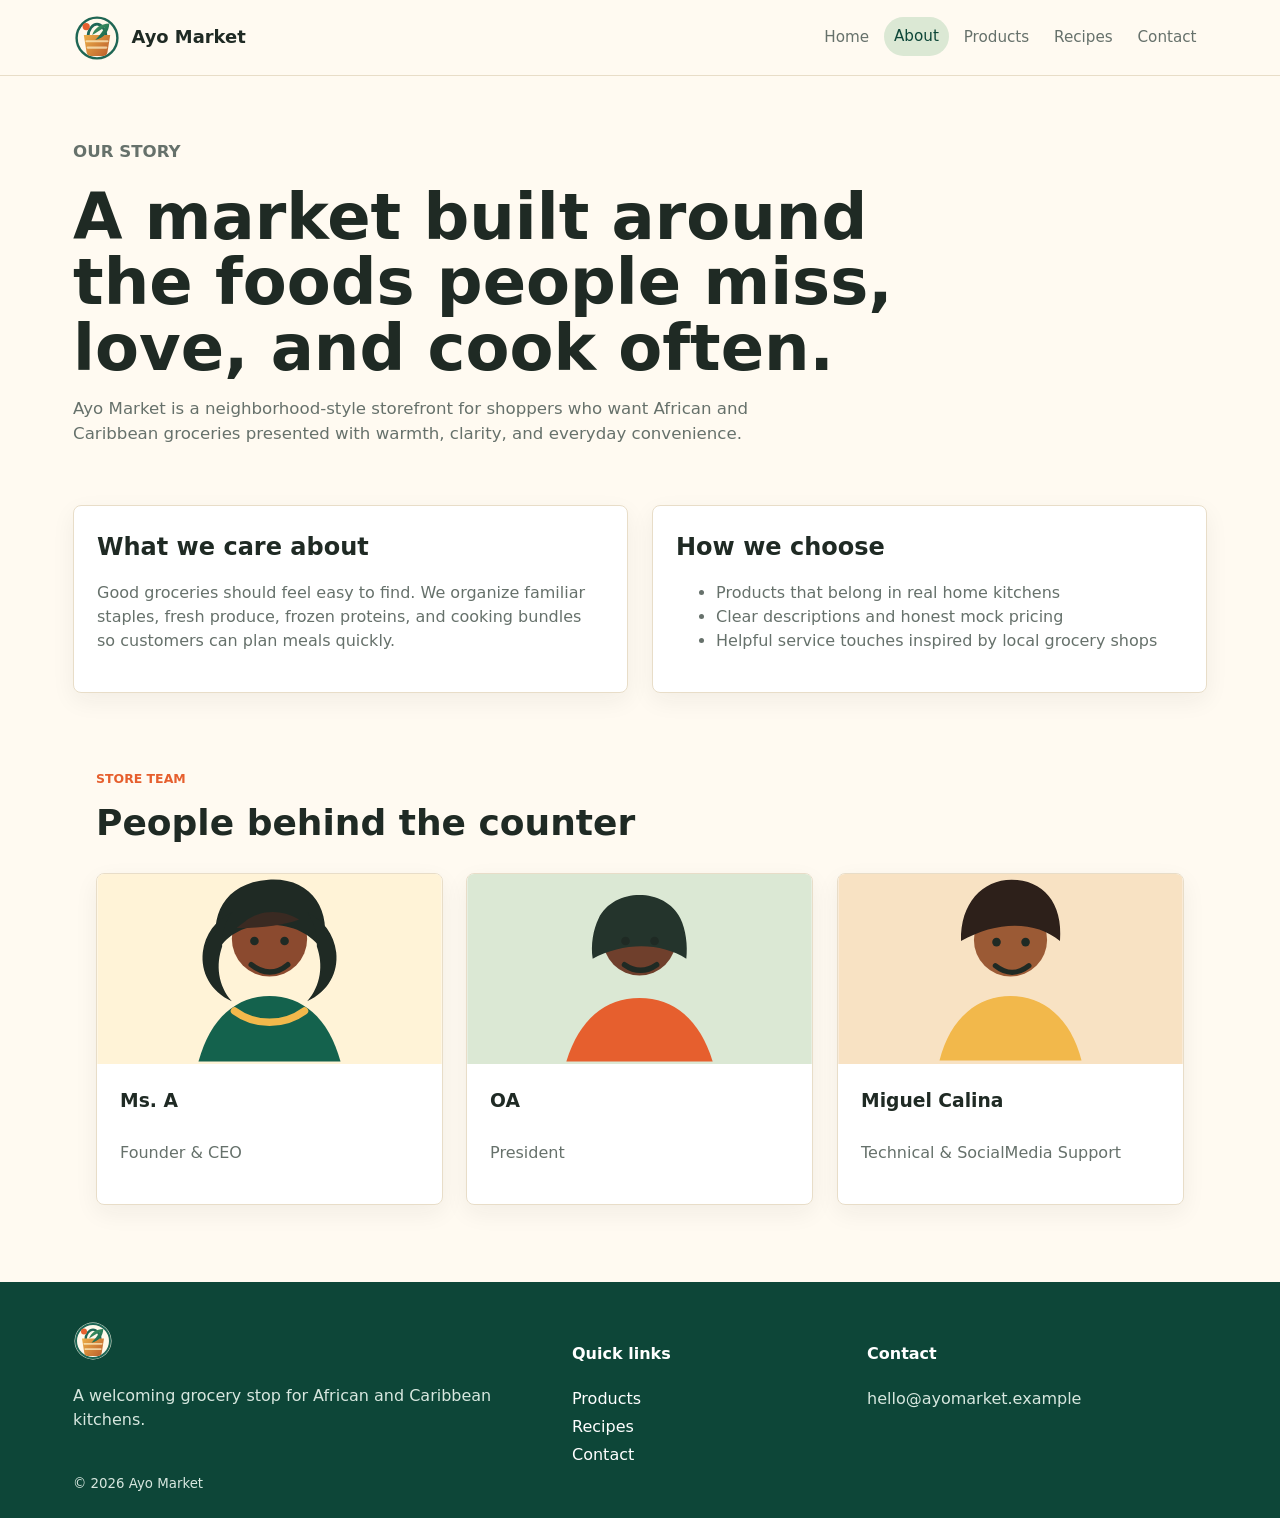
==== about.html @ 0b46ff0b "Normalize card spacing" ====
<!doctype html>
<html lang="en">
<head>
  <meta charset="utf-8" />
  <meta name="viewport" content="width=device-width,initial-scale=1" />
  <title>About — Ayo Market</title>
  <link rel="stylesheet" href="css/styles.css?v=5" />
</head>
<body>
  <header class="site-header">
    <div class="container header-inner">
      <a class="brand" href="index.html">
        <img src="assets/logo.svg" alt="Ayo Market logo" class="logo" />
        <span class="brand-name">Ayo Market</span>
      </a>
      <nav class="main-nav" aria-label="Main navigation">
        <a href="index.html">Home</a>
        <a href="about.html" class="active">About</a>
        <a href="products.html">Products</a>
        <a href="recipes.html">Recipes</a>
        <a href="contact.html">Contact</a>
      </nav>
    </div>
  </header>

  <main class="container">
    <section class="page-hero about-hero">
      <p class="eyebrow">Our story</p>
      <h1>A market built around the foods people miss, love, and cook often.</h1>
      <p>Ayo Market is a neighborhood-style storefront for shoppers who want African and Caribbean groceries presented with warmth, clarity, and everyday convenience.</p>
    </section>

    <section class="mission grid grid-2">
      <div class="feature-block">
        <h2>What we care about</h2>
        <p>Good groceries should feel easy to find. We organize familiar staples, fresh produce, frozen proteins, and cooking bundles so customers can plan meals quickly.</p>
      </div>
      <div class="feature-block">
        <h2>How we choose</h2>
        <ul>
          <li>Products that belong in real home kitchens</li>
          <li>Clear descriptions and honest mock pricing</li>
          <li>Helpful service touches inspired by local grocery shops</li>
        </ul>
      </div>
    </section>

    <section class="team">
      <div class="section-heading">
        <p class="eyebrow">Store team</p>
        <h2>People behind the counter</h2>
      </div>
      <div class="grid grid-3">
        <div class="card">
          <img src="assets/team-1.svg" alt="Ms. A portrait" />
          <div class="card-body">
            <h3>Ms. A</h3>
            <p>Founder & CEO</p>
          </div>
        </div>
        <div class="card">
          <img src="assets/team-2.svg" alt="OA portrait" />
          <div class="card-body">
            <h3>OA</h3>
            <p>President</p>
          </div>
        </div>
        <div class="card">
          <img src="assets/team-3.svg" alt="Miguel Calina portrait" />
          <div class="card-body">
            <h3>Miguel Calina</h3>
            <p>Technical &amp; SocialMedia Support</p>
          </div>
        </div>
      </div>
    </section>
  </main>

  <footer class="site-footer">
    <div class="container footer-inner">
      <div>
        <img src="assets/logo.svg" alt="Ayo Market logo" class="logo small" />
        <p>A welcoming grocery stop for African and Caribbean kitchens.</p>
      </div>
      <div>
        <h4>Quick links</h4>
        <nav class="footer-nav">
          <a href="products.html">Products</a>
          <a href="recipes.html">Recipes</a>
          <a href="contact.html">Contact</a>
        </nav>
      </div>
      <div>
        <h4>Contact</h4>
        <p>hello@ayomarket.example</p>
      </div>
    </div>
    <div class="container copyright">
      <small>&copy; <span id="year2"></span> Ayo Market</small>
    </div>
  </footer>

  <script src="js/main.js?v=5"></script>
</body>
</html>
---- css/styles.css ----
:root {
  --ink: #1f2a24;
  --muted: #66716b;
  --bg: #fffaf1;
  --surface: #ffffff;
  --line: #e8ddc8;
  --primary: #14624d;
  --primary-dark: #0d4638;
  --accent: #e65f2e;
  --gold: #f2b84b;
  --sage: #dbe8d4;
  --radius: 8px;
  --max-width: 1180px;
  --space-1: clamp(.45rem, .8vw, .65rem);
  --space-2: clamp(.75rem, 1.2vw, 1rem);
  --space-3: clamp(1rem, 1.8vw, 1.5rem);
  --space-4: clamp(1.5rem, 3vw, 2.5rem);
  --space-5: clamp(2rem, 5vw, 4rem);
  --gap: var(--space-3);
  --ease-out: cubic-bezier(.16, 1, .3, 1);
  --ease-spring: cubic-bezier(.2, .85, .25, 1.18);
  font-family: 'Inter', system-ui, -apple-system, 'Segoe UI', Roboto, Arial, sans-serif;
}

* {
  box-sizing: border-box;
}

html {
  scroll-behavior: smooth;
}

body {
  margin: 0;
  background: var(--bg);
  color: var(--ink);
  line-height: 1.5;
  -webkit-font-smoothing: antialiased;
}

img {
  max-width: 100%;
}

a {
  color: inherit;
}

.container {
  max-width: var(--max-width);
  margin: 0 auto;
  padding: 0 var(--space-3);
}

.site-header {
  background: rgba(255, 250, 241, .96);
  position: sticky;
  top: 0;
  z-index: 40;
  border-bottom: 1px solid var(--line);
  backdrop-filter: blur(12px);
  transition: box-shadow .35s var(--ease-out), background-color .35s var(--ease-out);
}

.site-header.is-scrolled {
  background: rgba(255, 250, 241, .985);
  box-shadow: 0 12px 30px rgba(31, 42, 36, .08);
}

.top-strip {
  background: var(--primary-dark);
  color: #fff;
  font-size: .85rem;
}

.strip-inner {
  display: flex;
  justify-content: space-between;
  gap: var(--space-2);
  padding-top: .45rem;
  padding-bottom: .45rem;
}

.strip-inner a,
.text-link {
  color: inherit;
  font-weight: 700;
  text-decoration: none;
}

.header-inner {
  display: flex;
  align-items: center;
  justify-content: space-between;
  gap: var(--space-3);
  padding-top: .85rem;
  padding-bottom: .85rem;
}

.brand {
  display: flex;
  align-items: center;
  gap: .65rem;
  min-width: max-content;
  text-decoration: none;
  transition: transform .28s var(--ease-spring);
}

.brand:hover {
  transform: translateY(-1px);
}

.logo {
  width: 48px;
  height: 48px;
  object-fit: contain;
  transition: transform .45s var(--ease-spring);
}

.brand:hover .logo {
  transform: rotate(-5deg) scale(1.04);
}

.logo.small {
  width: 40px;
  height: 40px;
}

.brand-name {
  font-weight: 800;
  font-size: 1.12rem;
}

.main-nav {
  display: flex;
  align-items: center;
  gap: .25rem;
  flex-wrap: wrap;
}

.main-nav a {
  color: var(--muted);
  text-decoration: none;
  padding: .5rem .65rem;
  border-radius: 999px;
  font-size: .95rem;
  transition: background-color .25s var(--ease-out), color .25s var(--ease-out), transform .25s var(--ease-out);
}

.main-nav a.active,
.main-nav a:hover {
  background: var(--sage);
  color: var(--primary-dark);
  transform: translateY(-1px);
}

.cart-btn,
.btn {
  border: 1px solid var(--line);
  border-radius: var(--radius);
  background: var(--surface);
  color: var(--ink);
  padding: .68rem .9rem;
  font: inherit;
  font-weight: 700;
  line-height: 1;
  text-decoration: none;
  cursor: pointer;
  transition: transform .28s var(--ease-spring), box-shadow .28s var(--ease-out), background-color .28s var(--ease-out), border-color .28s var(--ease-out);
}

.cart-btn {
  color: var(--primary);
  border-color: var(--primary);
  white-space: nowrap;
}

.btn.primary {
  background: var(--primary);
  color: #fff;
  border-color: var(--primary);
}

.btn:hover,
.cart-btn:hover {
  transform: translateY(-1px);
  box-shadow: 0 10px 22px rgba(31, 42, 36, .1);
}

.btn.primary:hover {
  background: var(--primary-dark);
  border-color: var(--primary-dark);
}

.hero {
  padding: var(--space-5) 0 var(--space-4);
}

.hero-inner {
  display: grid;
  grid-template-columns: minmax(0, .95fr) minmax(320px, 1.05fr);
  gap: var(--space-5);
  align-items: center;
}

.hero-text h1,
.page-hero h1 {
  font-size: clamp(2rem, 5vw, 4.25rem);
  line-height: 1.02;
  margin: 0 0 1rem;
  max-width: 820px;
}

.hero-text,
.page-hero {
  animation: heroRise .75s var(--ease-out) both;
}

.hero-text p,
.page-hero p {
  color: var(--muted);
  font-size: 1.04rem;
  margin: 0 0 1.25rem;
  max-width: 680px;
}

.eyebrow {
  color: var(--accent);
  font-size: .78rem;
  font-weight: 800;
  letter-spacing: 0;
  margin: 0 0 .45rem;
  text-transform: uppercase;
}

.hero-actions,
.product-meta,
.qty-row {
  display: flex;
  align-items: center;
  gap: var(--space-1);
  flex-wrap: wrap;
}

.hero-panel {
  position: relative;
  min-height: 390px;
  animation: heroFloatIn .9s var(--ease-out) .08s both;
  transform: translate3d(0, var(--parallax-y, 0), 0);
  transition: transform .08s linear;
}

.hero-panel img {
  width: 100%;
  height: 430px;
  object-fit: cover;
  border-radius: 8px;
  box-shadow: 0 20px 45px rgba(31, 42, 36, .16);
  transform: scale(1.015);
  transition: transform .7s var(--ease-out), box-shadow .45s var(--ease-out);
}

.hero-panel:hover img {
  box-shadow: 0 24px 54px rgba(31, 42, 36, .2);
  transform: scale(1.04);
}

.delivery-card {
  position: absolute;
  left: 1rem;
  right: 1rem;
  bottom: 1rem;
  display: grid;
  gap: .25rem;
  background: rgba(255, 255, 255, .92);
  border: 1px solid var(--line);
  border-radius: var(--radius);
  padding: var(--space-3);
  transform: translate3d(0, calc(var(--parallax-y, 0) * -.35), 0);
  transition: transform .08s linear, box-shadow .35s var(--ease-out);
  box-shadow: 0 10px 24px rgba(31, 42, 36, .08);
}

.delivery-card span {
  color: var(--muted);
}

.service-band {
  background: var(--primary-dark);
  color: #fff;
  margin: var(--space-3) 0 var(--space-5);
  background-image: linear-gradient(110deg, rgba(242, 184, 75, .16), transparent 38%, rgba(230, 95, 46, .15));
  background-position: calc(50% + var(--parallax-x, 0px)) center;
  background-size: 140% 100%;
}

.service-grid {
  display: grid;
  grid-template-columns: repeat(4, 1fr);
  gap: var(--space-3);
  padding-top: var(--space-3);
  padding-bottom: var(--space-3);
}

.service-grid div {
  display: grid;
  gap: .25rem;
}

.service-grid span {
  color: #d7e7df;
  font-size: .9rem;
}

.section-heading {
  margin: 0 0 var(--space-3);
}

.section-heading h2,
.newsletter h2 {
  margin: 0;
  font-size: clamp(1.45rem, 3vw, 2.25rem);
}

.section-heading.split {
  display: flex;
  align-items: end;
  justify-content: space-between;
  gap: var(--space-3);
}

.grid {
  display: grid;
  gap: var(--gap);
}

.grid-2 {
  grid-template-columns: repeat(2, 1fr);
}

.grid-3 {
  grid-template-columns: repeat(3, 1fr);
}

.grid-4 {
  grid-template-columns: repeat(4, 1fr);
}

.categories,
.featured,
.team,
.recipe-notes {
  padding: var(--space-4) var(--space-3);
}

.card,
.feature-block,
.recipe-notes article {
  background: var(--surface);
  border: 1px solid var(--line);
  border-radius: var(--radius);
  overflow: hidden;
  text-decoration: none;
  color: inherit;
  box-shadow: 0 8px 24px rgba(31, 42, 36, .06);
  transform: translateZ(0);
  transition: transform .34s var(--ease-spring), box-shadow .34s var(--ease-out), border-color .34s var(--ease-out);
  will-change: transform;
}

.card {
  display: flex;
  flex-direction: column;
}

.card:hover,
.feature-block:hover,
.recipe-notes article:hover {
  border-color: rgba(20, 98, 77, .28);
  box-shadow: 0 18px 34px rgba(31, 42, 36, .12);
  transform: translateY(-5px);
}

.product-card:focus-within,
.product-card.is-popped {
  border-color: rgba(230, 95, 46, .32);
  box-shadow: 0 22px 44px rgba(31, 42, 36, .16);
  transform: translateY(-8px) scale(1.018);
  z-index: 2;
}

@media (hover: hover) and (pointer: fine) {
  .product-card:hover {
    border-color: rgba(230, 95, 46, .32);
    box-shadow: 0 22px 44px rgba(31, 42, 36, .16);
    transform: translateY(-8px) scale(1.018);
    z-index: 2;
  }
}

.card img {
  display: block;
  width: 100%;
  height: 190px;
  object-fit: cover;
  transition: transform .65s var(--ease-out), filter .4s var(--ease-out);
}

.card:hover img {
  filter: saturate(1.05);
  transform: scale(1.045);
}

.card-body,
.feature-block,
.recipe-notes article {
  padding: var(--space-3);
}

.card-body {
  display: grid;
  gap: var(--space-1);
}

.card h3,
.feature-block h2,
.recipe-notes h2 {
  margin: 0;
}

.card p,
.feature-block p,
.feature-block li,
.recipe-notes p {
  color: var(--muted);
}

.category-card {
  min-height: 100%;
  gap: var(--space-1);
  padding-bottom: var(--space-3);
}

.category-card h3,
.category-card p {
  padding-left: var(--space-3);
  padding-right: var(--space-3);
}

.category-card h3 {
  margin-top: var(--space-3);
}

.category-card p {
  margin: 0;
}

.product-card {
  min-height: 100%;
}

.product-image-wrap {
  position: relative;
  background: #f8f0df;
}

.product-card img {
  aspect-ratio: 4 / 3;
  height: auto;
}

.badge {
  position: absolute;
  left: .75rem;
  top: .75rem;
  background: var(--gold);
  border-radius: 999px;
  color: var(--primary-dark);
  font-weight: 800;
  padding: .35rem .55rem;
  font-size: .78rem;
  transition: transform .3s var(--ease-spring);
}

.product-card:hover .badge {
  transform: translateY(-2px) scale(1.04);
}

.product-card .card-body {
  display: flex;
  flex: 1;
  flex-direction: column;
  gap: var(--space-1);
}

.product-card .card-body > p:not(.eyebrow) {
  flex: 1;
  margin: 0;
}

.product-meta {
  justify-content: space-between;
  margin-top: var(--space-2);
  padding-top: var(--space-1);
}

.product-meta strong,
.price {
  color: var(--primary-dark);
  font-size: 1.12rem;
}

.newsletter {
  background: var(--sage);
  margin-top: var(--space-4);
  padding: var(--space-4) 0;
  background-image: radial-gradient(circle at 18% 20%, rgba(242, 184, 75, .22), transparent 26%), linear-gradient(100deg, rgba(255,255,255,.4), transparent);
  background-position: calc(50% - var(--parallax-x, 0px)) center;
}

.newsletter-inner {
  display: grid;
  grid-template-columns: 1fr minmax(280px, 480px);
  gap: var(--space-3);
  align-items: center;
}

.inline-form {
  display: grid;
  grid-template-columns: 1fr auto;
  gap: var(--space-1);
}

.inline-form input,
form input,
form textarea,
.qty-row input,
.cart-item input {
  border: 1px solid var(--line);
  border-radius: var(--radius);
  font: inherit;
  padding: .72rem;
}

.inline-form .form-msg {
  grid-column: 1 / -1;
}

.form-msg {
  color: var(--accent);
  margin: .5rem 0 0;
  font-weight: 700;
}

.page-hero {
  padding: var(--space-5) 0 var(--space-4);
}

.category-jump {
  display: flex;
  flex-wrap: wrap;
  gap: var(--space-1);
}

.category-jump a {
  background: var(--surface);
  border: 1px solid var(--line);
  border-radius: 999px;
  color: var(--primary-dark);
  font-weight: 800;
  padding: .55rem .75rem;
  text-decoration: none;
}

.product-anchors {
  position: relative;
  height: 0;
}

.product-anchors span {
  position: absolute;
  top: -120px;
}

.product-grid {
  padding-bottom: var(--space-4);
}

.mission,
.contact-grid {
  margin-bottom: var(--space-4);
}

form {
  display: grid;
  gap: var(--space-1);
}

form label {
  font-weight: 800;
}

.recipe-notes {
  display: grid;
  gap: var(--space-3);
}

.site-footer {
  background: var(--primary-dark);
  color: #fff;
  margin-top: var(--space-4);
  padding: var(--space-4) 0 var(--space-3);
}

.footer-inner {
  display: grid;
  grid-template-columns: 1.4fr .8fr 1fr;
  gap: var(--space-3);
  align-items: start;
}

.footer-inner p,
.copyright {
  color: #d7e7df;
}

.footer-nav a {
  display: block;
  color: #fff;
  text-decoration: none;
  margin: .25rem 0;
}

.cart-drawer {
  position: fixed;
  right: 0;
  top: 0;
  height: 100%;
  width: min(380px, 92vw);
  background: var(--surface);
  box-shadow: -16px 0 42px rgba(31, 42, 36, .18);
  transform: translateX(110%);
  transition: transform .34s var(--ease-out);
  padding: var(--space-3);
  z-index: 60;
}

.cart-drawer.open {
  transform: translateX(0);
}

.cart-header {
  display: flex;
  justify-content: space-between;
  align-items: center;
}

.cart-items {
  margin-top: var(--space-3);
  max-height: calc(100vh - 170px);
  overflow: auto;
}

.cart-item {
  display: grid;
  grid-template-columns: 64px 1fr auto;
  gap: var(--space-2);
  align-items: center;
  padding: .75rem 0;
  border-bottom: 1px solid var(--line);
}

.cart-item img {
  width: 64px;
  height: 64px;
  object-fit: cover;
  border-radius: var(--radius);
}

.cart-item label {
  display: flex;
  align-items: center;
  gap: .35rem;
  color: var(--muted);
  margin-top: .35rem;
}

.cart-item input {
  width: 64px;
  padding: .35rem;
}

.cart-line-total {
  display: grid;
  gap: .35rem;
  justify-items: end;
}

.cart-footer {
  position: absolute;
  bottom: 1rem;
  left: 1rem;
  right: 1rem;
  display: flex;
  justify-content: space-between;
  align-items: center;
  gap: var(--space-2);
}

.cart-total {
  font-weight: 800;
}

.text-btn {
  background: transparent;
  border: 0;
  color: var(--primary);
  cursor: pointer;
  font: inherit;
  font-weight: 800;
  padding: 0;
}

.modal {
  position: fixed;
  inset: 0;
  display: none;
  align-items: center;
  justify-content: center;
  background: rgba(31, 42, 36, .52);
  padding: var(--space-3);
  z-index: 80;
  opacity: 0;
  transition: opacity .24s var(--ease-out);
}

.modal[aria-hidden="false"] {
  display: flex;
  opacity: 1;
}

.modal-content {
  background: var(--surface);
  border-radius: var(--radius);
  max-width: 780px;
  width: 100%;
  position: relative;
  padding: var(--space-3);
  animation: modalPop .3s var(--ease-spring) both;
}

.modal-close {
  position: absolute;
  right: .7rem;
  top: .55rem;
  border: 0;
  background: transparent;
  cursor: pointer;
  font: inherit;
  font-weight: 800;
}

.quick-view {
  display: grid;
  grid-template-columns: minmax(220px, .9fr) 1fr;
  gap: var(--space-3);
  align-items: center;
}

.quick-view img {
  width: 100%;
  aspect-ratio: 4 / 3;
  object-fit: cover;
  border-radius: var(--radius);
}

.reveal {
  opacity: 0;
  transform: translateY(24px);
  transition: opacity .65s var(--ease-out), transform .65s var(--ease-out);
}

.reveal.is-visible {
  opacity: 1;
  transform: translateY(0);
}

.reveal-stagger > * {
  transition-delay: calc(var(--stagger-index, 0) * 70ms);
}

@keyframes heroRise {
  from {
    opacity: 0;
    transform: translateY(18px);
  }
  to {
    opacity: 1;
    transform: translateY(0);
  }
}

@keyframes heroFloatIn {
  from {
    opacity: 0;
    transform: translate3d(0, 28px, 0) scale(.985);
  }
  to {
    opacity: 1;
    transform: translate3d(0, var(--parallax-y, 0), 0) scale(1);
  }
}

@keyframes modalPop {
  from {
    opacity: 0;
    transform: translateY(14px) scale(.98);
  }
  to {
    opacity: 1;
    transform: translateY(0) scale(1);
  }
}

@media (prefers-reduced-motion: reduce) {
  *,
  *::before,
  *::after {
    animation-duration: .01ms !important;
    animation-iteration-count: 1 !important;
    scroll-behavior: auto !important;
    transition-duration: .01ms !important;
  }

  .hero-panel,
  .delivery-card,
  .card,
  .card img,
  .reveal,
  .reveal.is-visible {
    transform: none !important;
  }
}

@media (max-width: 900px) {
  .header-inner {
    align-items: flex-start;
    flex-wrap: wrap;
  }

  .main-nav {
    order: 3;
    width: 100%;
  }

  .hero-inner,
  .newsletter-inner,
  .footer-inner {
    grid-template-columns: 1fr;
  }

  .hero-panel {
    min-height: 0;
  }

  .service-grid,
  .grid-4 {
    grid-template-columns: repeat(2, 1fr);
  }

  .grid-3,
  .grid-2 {
    grid-template-columns: 1fr;
  }
}

@media (max-width: 560px) {
  .strip-inner,
  .section-heading.split,
  .cart-footer {
    align-items: flex-start;
    flex-direction: column;
  }

  .service-grid,
  .grid-4 {
    grid-template-columns: 1fr;
  }

  .hero {
    padding-top: var(--space-4);
  }

  .hero-panel img {
    height: 320px;
  }

  .inline-form {
    grid-template-columns: 1fr;
  }

  .quick-view {
    grid-template-columns: 1fr;
  }

  .cart-item {
    grid-template-columns: 56px 1fr;
  }

  .cart-line-total {
    grid-column: 2;
    justify-items: start;
  }
}
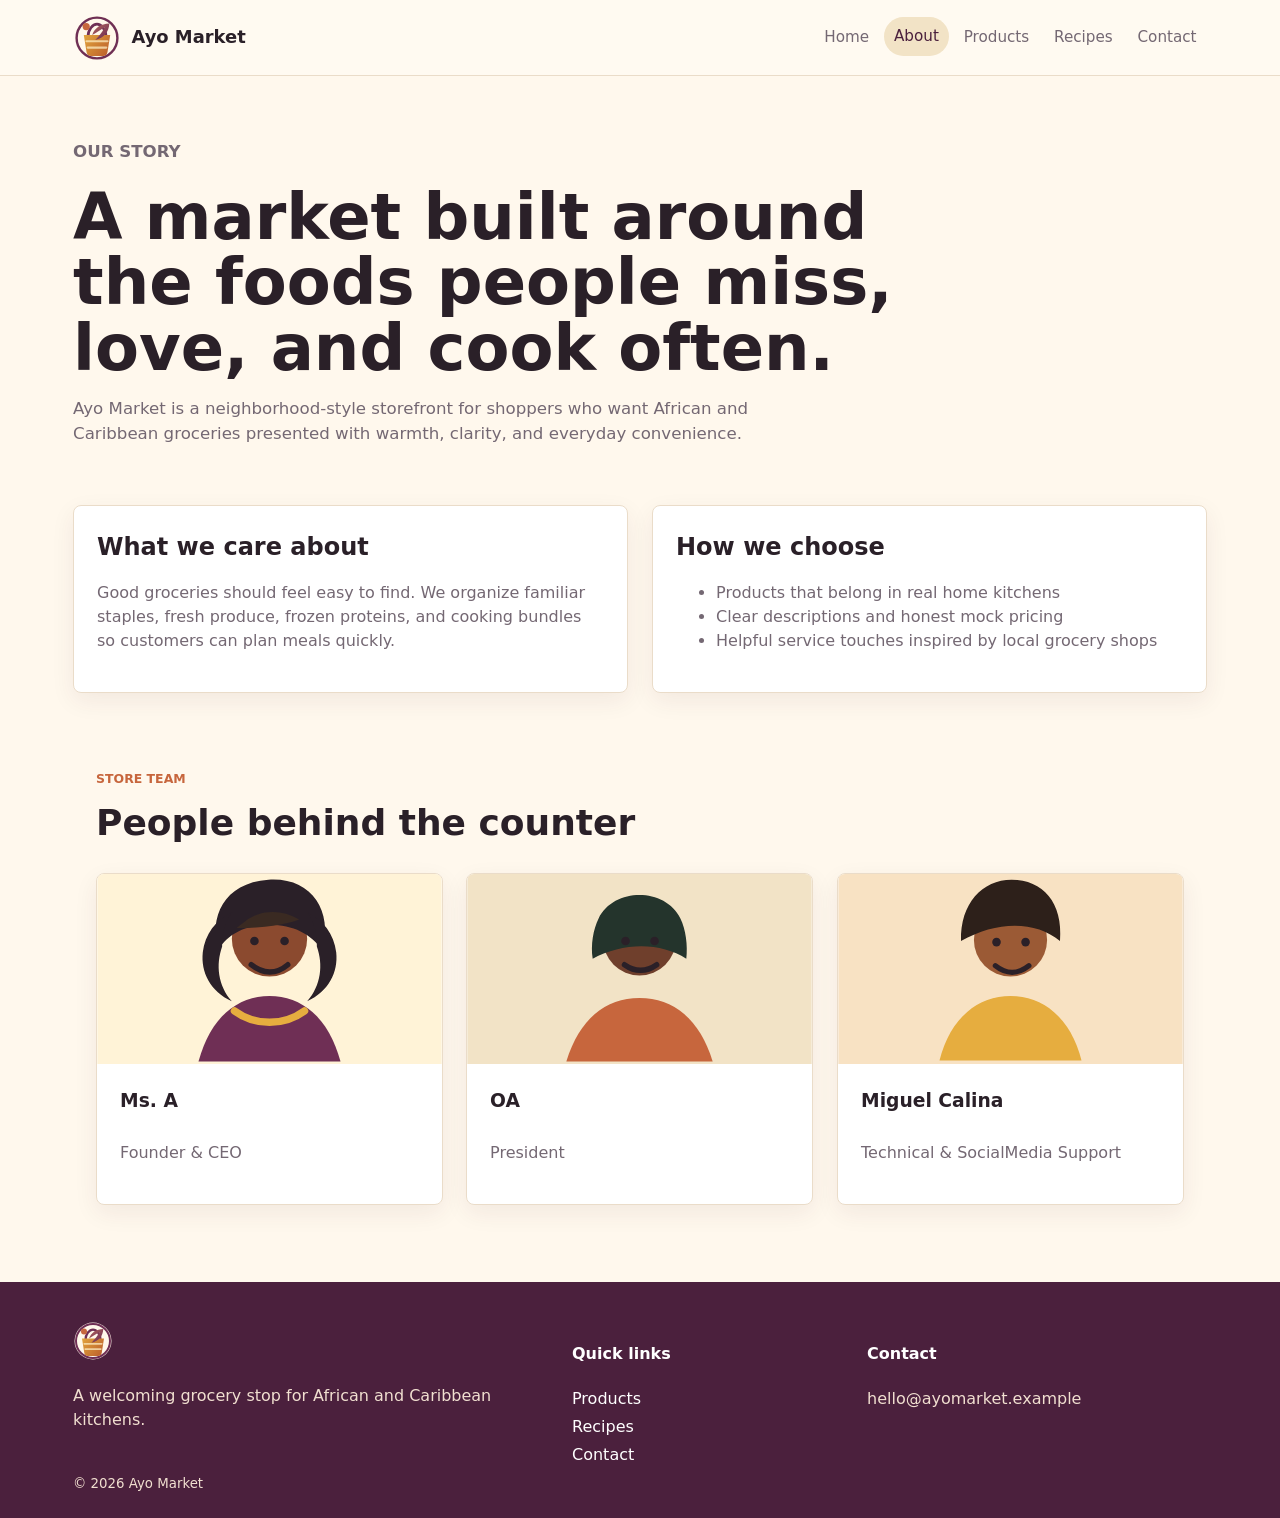
==== commit adf45848: "Refresh organic color palette" ====
--- a/about.html
+++ b/about.html
@@ -4,7 +4,7 @@
   <meta charset="utf-8" />
   <meta name="viewport" content="width=device-width,initial-scale=1" />
   <title>About — Ayo Market</title>
-  <link rel="stylesheet" href="css/styles.css?v=5" />
+  <link rel="stylesheet" href="css/styles.css?v=6" />
 </head>
 <body>
   <header class="site-header">
@@ -100,9 +100,10 @@
     </div>
   </footer>
 
-  <script src="js/main.js?v=5"></script>
+  <script src="js/main.js?v=6"></script>
 </body>
 </html>
 
 
 
+
--- a/css/styles.css
+++ b/css/styles.css
@@ -1,14 +1,14 @@
 :root {
-  --ink: #1f2a24;
-  --muted: #66716b;
-  --bg: #fffaf1;
+  --ink: #2a2028;
+  --muted: #746873;
+  --bg: #fff8ed;
   --surface: #ffffff;
-  --line: #e8ddc8;
-  --primary: #14624d;
-  --primary-dark: #0d4638;
-  --accent: #e65f2e;
-  --gold: #f2b84b;
-  --sage: #dbe8d4;
+  --line: #eadcc9;
+  --primary: #6f2f55;
+  --primary-dark: #4b203d;
+  --accent: #c7663d;
+  --gold: #e6ad3f;
+  --sage: #f2e3c6;
   --radius: 8px;
   --max-width: 1180px;
   --space-1: clamp(.45rem, .8vw, .65rem);
@@ -64,7 +64,7 @@
 
 .site-header.is-scrolled {
   background: rgba(255, 250, 241, .985);
-  box-shadow: 0 12px 30px rgba(31, 42, 36, .08);
+  box-shadow: 0 12px 30px rgba(74, 32, 61, .1);
 }
 
 .top-strip {
@@ -184,7 +184,7 @@
 .btn:hover,
 .cart-btn:hover {
   transform: translateY(-1px);
-  box-shadow: 0 10px 22px rgba(31, 42, 36, .1);
+  box-shadow: 0 10px 22px rgba(74, 32, 61, .12);
 }
 
 .btn.primary:hover {
@@ -255,13 +255,13 @@
   height: 430px;
   object-fit: cover;
   border-radius: 8px;
-  box-shadow: 0 20px 45px rgba(31, 42, 36, .16);
+  box-shadow: 0 20px 45px rgba(74, 32, 61, .18);
   transform: scale(1.015);
   transition: transform .7s var(--ease-out), box-shadow .45s var(--ease-out);
 }
 
 .hero-panel:hover img {
-  box-shadow: 0 24px 54px rgba(31, 42, 36, .2);
+  box-shadow: 0 24px 54px rgba(74, 32, 61, .24);
   transform: scale(1.04);
 }
 
@@ -278,7 +278,7 @@
   padding: var(--space-3);
   transform: translate3d(0, calc(var(--parallax-y, 0) * -.35), 0);
   transition: transform .08s linear, box-shadow .35s var(--ease-out);
-  box-shadow: 0 10px 24px rgba(31, 42, 36, .08);
+  box-shadow: 0 10px 24px rgba(74, 32, 61, .1);
 }
 
 .delivery-card span {
@@ -289,7 +289,7 @@
   background: var(--primary-dark);
   color: #fff;
   margin: var(--space-3) 0 var(--space-5);
-  background-image: linear-gradient(110deg, rgba(242, 184, 75, .16), transparent 38%, rgba(230, 95, 46, .15));
+  background-image: linear-gradient(110deg, rgba(230, 173, 63, .18), transparent 38%, rgba(199, 102, 61, .17));
   background-position: calc(50% + var(--parallax-x, 0px)) center;
   background-size: 140% 100%;
 }
@@ -308,7 +308,7 @@
 }
 
 .service-grid span {
-  color: #d7e7df;
+  color: #f1dfd0;
   font-size: .9rem;
 }
 
@@ -362,7 +362,7 @@
   overflow: hidden;
   text-decoration: none;
   color: inherit;
-  box-shadow: 0 8px 24px rgba(31, 42, 36, .06);
+  box-shadow: 0 8px 24px rgba(74, 32, 61, .07);
   transform: translateZ(0);
   transition: transform .34s var(--ease-spring), box-shadow .34s var(--ease-out), border-color .34s var(--ease-out);
   will-change: transform;
@@ -376,15 +376,15 @@
 .card:hover,
 .feature-block:hover,
 .recipe-notes article:hover {
-  border-color: rgba(20, 98, 77, .28);
-  box-shadow: 0 18px 34px rgba(31, 42, 36, .12);
+  border-color: rgba(111, 47, 85, .28);
+  box-shadow: 0 18px 34px rgba(74, 32, 61, .14);
   transform: translateY(-5px);
 }
 
 .product-card:focus-within,
 .product-card.is-popped {
   border-color: rgba(230, 95, 46, .32);
-  box-shadow: 0 22px 44px rgba(31, 42, 36, .16);
+  box-shadow: 0 22px 44px rgba(74, 32, 61, .18);
   transform: translateY(-8px) scale(1.018);
   z-index: 2;
 }
@@ -392,7 +392,7 @@
 @media (hover: hover) and (pointer: fine) {
   .product-card:hover {
     border-color: rgba(230, 95, 46, .32);
-    box-shadow: 0 22px 44px rgba(31, 42, 36, .16);
+    box-shadow: 0 22px 44px rgba(74, 32, 61, .18);
     transform: translateY(-8px) scale(1.018);
     z-index: 2;
   }
@@ -621,7 +621,7 @@
 
 .footer-inner p,
 .copyright {
-  color: #d7e7df;
+  color: #f1dfd0;
 }
 
 .footer-nav a {
@@ -638,7 +638,7 @@
   height: 100%;
   width: min(380px, 92vw);
   background: var(--surface);
-  box-shadow: -16px 0 42px rgba(31, 42, 36, .18);
+  box-shadow: -16px 0 42px rgba(74, 32, 61, .2);
   transform: translateX(110%);
   transition: transform .34s var(--ease-out);
   padding: var(--space-3);
@@ -727,7 +727,7 @@
   display: none;
   align-items: center;
   justify-content: center;
-  background: rgba(31, 42, 36, .52);
+  background: rgba(42, 32, 40, .56);
   padding: var(--space-3);
   z-index: 80;
   opacity: 0;
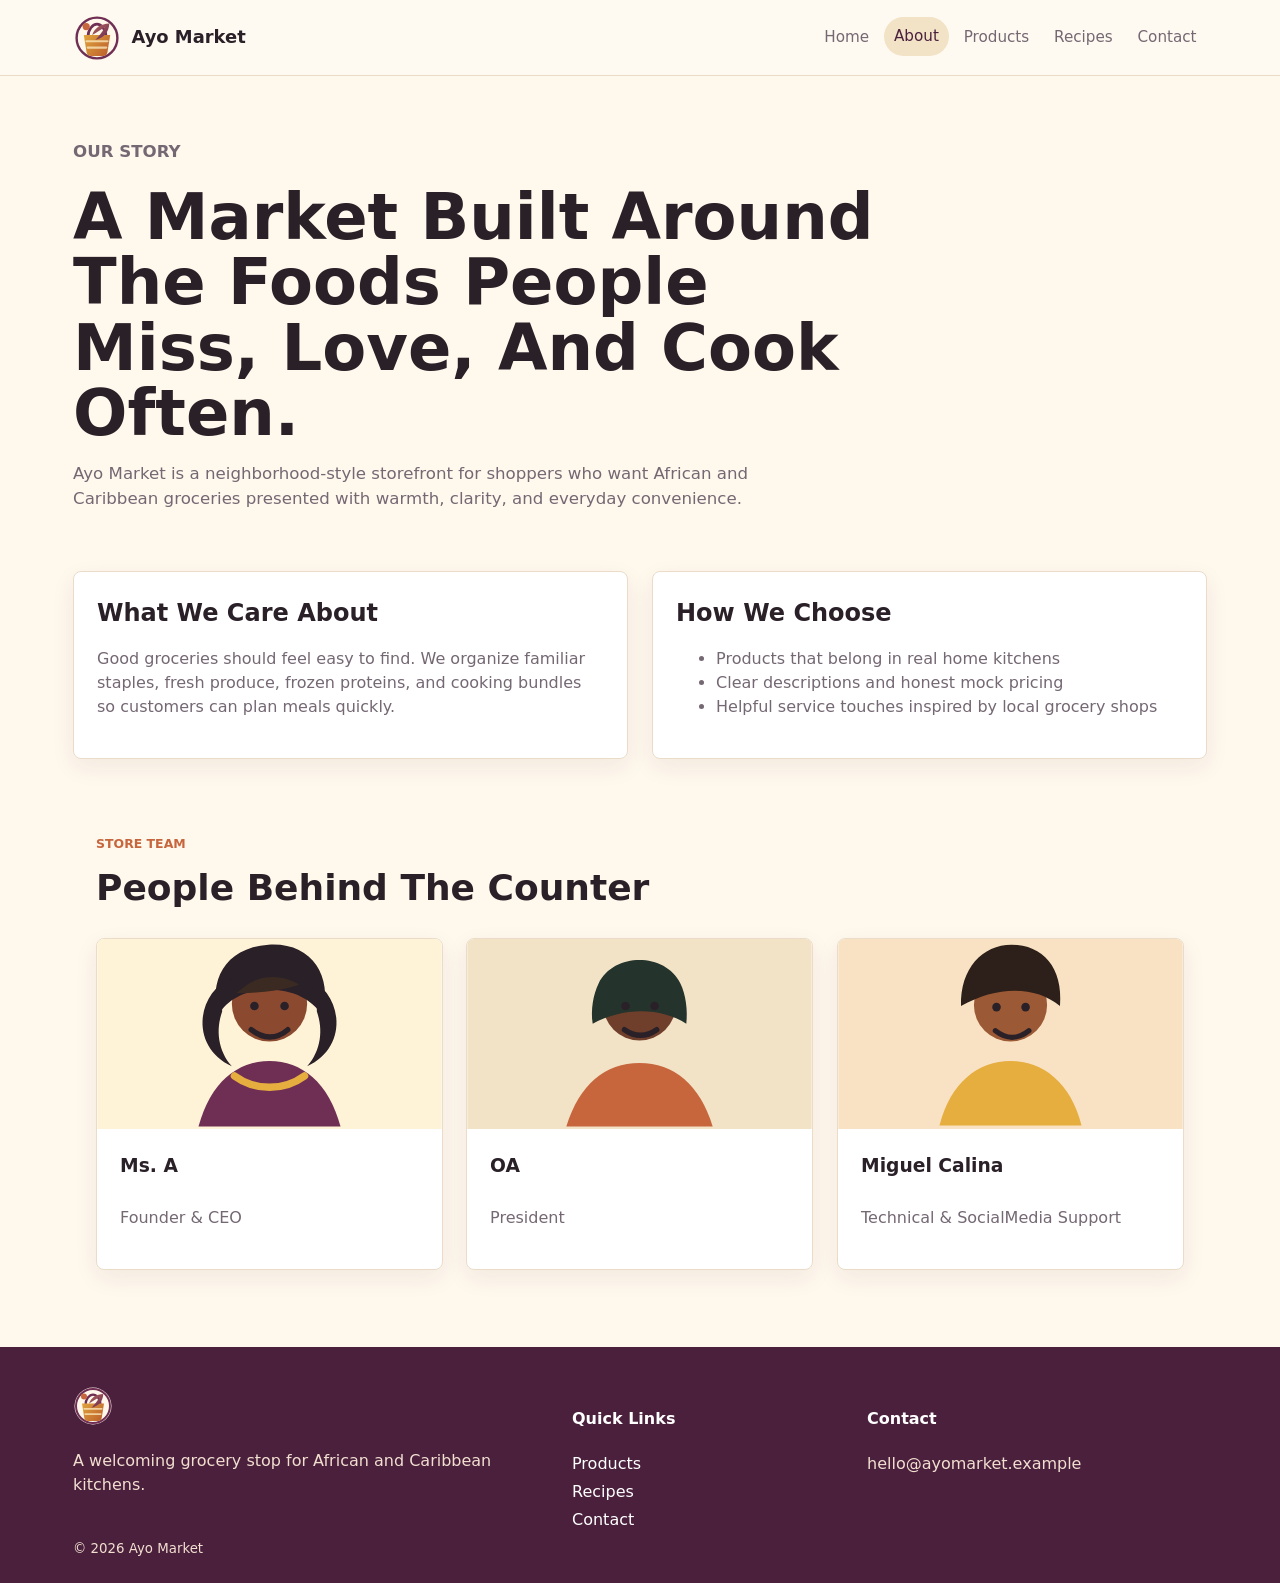
==== commit 34c1c525: "Title case section headings" ====
--- a/about.html
+++ b/about.html
@@ -25,18 +25,18 @@
 
   <main class="container">
     <section class="page-hero about-hero">
-      <p class="eyebrow">Our story</p>
-      <h1>A market built around the foods people miss, love, and cook often.</h1>
+      <p class="eyebrow">Our Story</p>
+      <h1>A Market Built Around The Foods People Miss, Love, And Cook Often.</h1>
       <p>Ayo Market is a neighborhood-style storefront for shoppers who want African and Caribbean groceries presented with warmth, clarity, and everyday convenience.</p>
     </section>
 
     <section class="mission grid grid-2">
       <div class="feature-block">
-        <h2>What we care about</h2>
+        <h2>What We Care About</h2>
         <p>Good groceries should feel easy to find. We organize familiar staples, fresh produce, frozen proteins, and cooking bundles so customers can plan meals quickly.</p>
       </div>
       <div class="feature-block">
-        <h2>How we choose</h2>
+        <h2>How We Choose</h2>
         <ul>
           <li>Products that belong in real home kitchens</li>
           <li>Clear descriptions and honest mock pricing</li>
@@ -47,8 +47,8 @@
 
     <section class="team">
       <div class="section-heading">
-        <p class="eyebrow">Store team</p>
-        <h2>People behind the counter</h2>
+        <p class="eyebrow">Store Team</p>
+        <h2>People Behind The Counter</h2>
       </div>
       <div class="grid grid-3">
         <div class="card">
@@ -83,7 +83,7 @@
         <p>A welcoming grocery stop for African and Caribbean kitchens.</p>
       </div>
       <div>
-        <h4>Quick links</h4>
+        <h4>Quick Links</h4>
         <nav class="footer-nav">
           <a href="products.html">Products</a>
           <a href="recipes.html">Recipes</a>
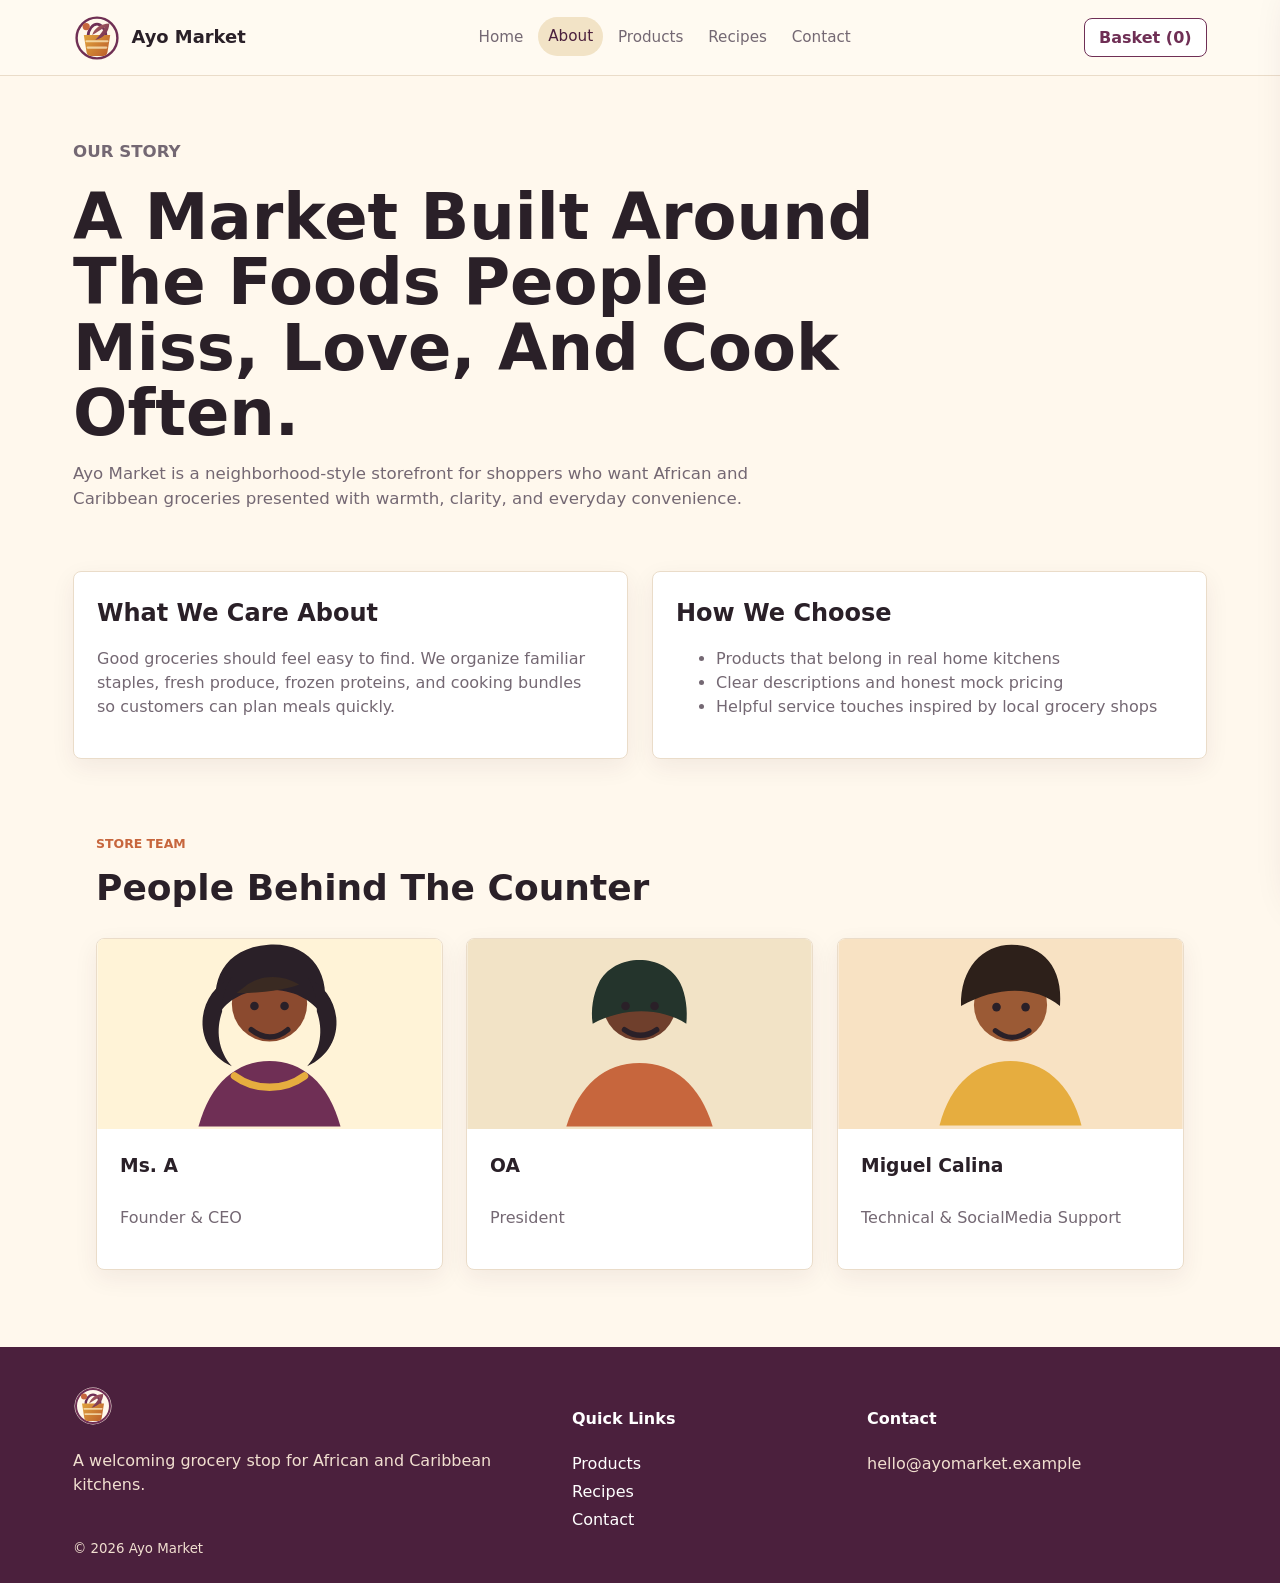
==== commit 1f66f0b7: "Make mobile cart behavior consistent" ====
--- a/about.html
+++ b/about.html
@@ -4,7 +4,7 @@
   <meta charset="utf-8" />
   <meta name="viewport" content="width=device-width,initial-scale=1" />
   <title>About — Ayo Market</title>
-  <link rel="stylesheet" href="css/styles.css?v=6" />
+  <link rel="stylesheet" href="css/styles.css?v=7" />
 </head>
 <body>
   <header class="site-header">
@@ -20,6 +20,7 @@
         <a href="recipes.html">Recipes</a>
         <a href="contact.html">Contact</a>
       </nav>
+      <button class="cart-btn" type="button" data-cart-open>Basket (<span data-cart-count>0</span>)</button>
     </div>
   </header>
 
@@ -100,10 +101,23 @@
     </div>
   </footer>
 
-  <script src="js/main.js?v=6"></script>
+  <aside id="cartDrawer" class="cart-drawer" aria-hidden="true">
+    <div class="cart-header">
+      <h3>Your Basket</h3>
+      <button id="closeCart" class="text-btn" type="button" aria-label="Close basket">Close</button>
+    </div>
+    <div id="cartItems" class="cart-items"></div>
+    <div class="cart-footer">
+      <div class="cart-total">Total: $<span id="cartTotal">0.00</span></div>
+      <button class="btn primary" type="button" data-checkout>Checkout</button>
+    </div>
+  </aside>
+
+  <script src="js/main.js?v=7"></script>
 </body>
 </html>
 
 
 
 
+
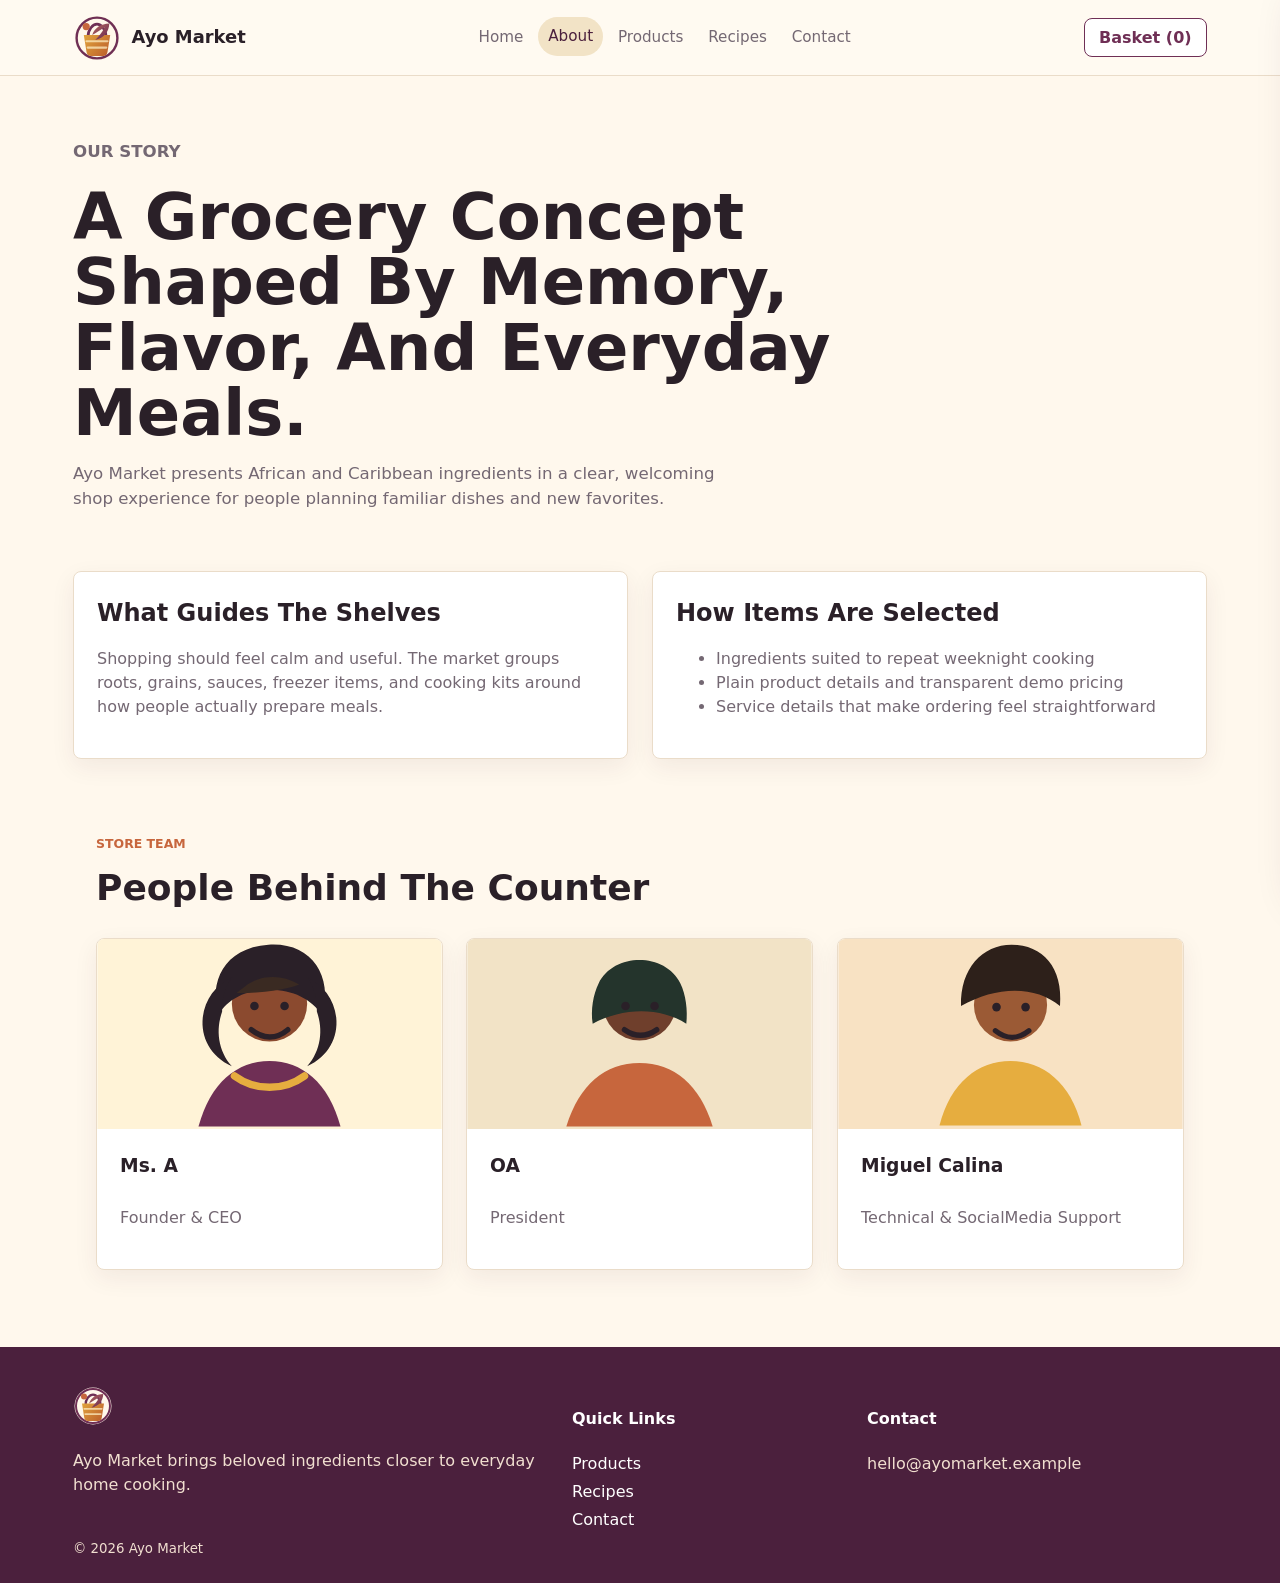
==== commit 4ed2f38d: "Refresh copy for brand originality" ====
--- a/about.html
+++ b/about.html
@@ -3,8 +3,11 @@
 <head>
   <meta charset="utf-8" />
   <meta name="viewport" content="width=device-width,initial-scale=1" />
-  <title>About — Ayo Market</title>
-  <link rel="stylesheet" href="css/styles.css?v=7" />
+  <title>About | Ayo Market African & Caribbean Food Shop Story</title>
+  <meta name="description" content="Learn about Ayo Market's community grocery concept, built around beloved African and Caribbean ingredients, useful service, and everyday cooking." />
+  <meta name="theme-color" content="#6F2F55" />
+  <link rel="icon" href="assets/logo.svg" type="image/svg+xml" />
+  <link rel="stylesheet" href="css/styles.css?v=10" />
 </head>
 <body>
   <header class="site-header">
@@ -27,21 +30,21 @@
   <main class="container">
     <section class="page-hero about-hero">
       <p class="eyebrow">Our Story</p>
-      <h1>A Market Built Around The Foods People Miss, Love, And Cook Often.</h1>
-      <p>Ayo Market is a neighborhood-style storefront for shoppers who want African and Caribbean groceries presented with warmth, clarity, and everyday convenience.</p>
+      <h1>A Grocery Concept Shaped By Memory, Flavor, And Everyday Meals.</h1>
+      <p>Ayo Market presents African and Caribbean ingredients in a clear, welcoming shop experience for people planning familiar dishes and new favorites.</p>
     </section>
 
     <section class="mission grid grid-2">
       <div class="feature-block">
-        <h2>What We Care About</h2>
-        <p>Good groceries should feel easy to find. We organize familiar staples, fresh produce, frozen proteins, and cooking bundles so customers can plan meals quickly.</p>
+        <h2>What Guides The Shelves</h2>
+        <p>Shopping should feel calm and useful. The market groups roots, grains, sauces, freezer items, and cooking kits around how people actually prepare meals.</p>
       </div>
       <div class="feature-block">
-        <h2>How We Choose</h2>
+        <h2>How Items Are Selected</h2>
         <ul>
-          <li>Products that belong in real home kitchens</li>
-          <li>Clear descriptions and honest mock pricing</li>
-          <li>Helpful service touches inspired by local grocery shops</li>
+          <li>Ingredients suited to repeat weeknight cooking</li>
+          <li>Plain product details and transparent demo pricing</li>
+          <li>Service details that make ordering feel straightforward</li>
         </ul>
       </div>
     </section>
@@ -81,7 +84,7 @@
     <div class="container footer-inner">
       <div>
         <img src="assets/logo.svg" alt="Ayo Market logo" class="logo small" />
-        <p>A welcoming grocery stop for African and Caribbean kitchens.</p>
+        <p>Ayo Market brings beloved ingredients closer to everyday home cooking.</p>
       </div>
       <div>
         <h4>Quick Links</h4>
@@ -113,7 +116,7 @@
     </div>
   </aside>
 
-  <script src="js/main.js?v=7"></script>
+  <script src="js/main.js?v=10"></script>
 </body>
 </html>
 
@@ -121,3 +124,5 @@
 
 
 
+
+
--- a/css/styles.css
+++ b/css/styles.css
@@ -504,6 +504,21 @@
   padding-top: var(--space-1);
 }
 
+.recipe-meta {
+  align-items: center;
+  display: flex;
+  flex-wrap: wrap;
+  gap: var(--space-1);
+  justify-content: space-between;
+  margin-top: var(--space-2);
+  padding-top: var(--space-1);
+}
+
+.recipe-meta span {
+  color: var(--primary-dark);
+  font-weight: 800;
+}
+
 .product-meta strong,
 .price {
   color: var(--primary-dark);
@@ -580,6 +595,123 @@
 .product-anchors span {
   position: absolute;
   top: -120px;
+}
+
+.product-tools {
+  padding: 0 0 var(--space-3);
+}
+
+.product-tools-bar {
+  display: flex;
+  align-items: end;
+  justify-content: space-between;
+  gap: var(--space-3);
+  margin-bottom: var(--space-2);
+}
+
+.product-tools-bar h2,
+.product-tools-bar p {
+  margin: 0;
+}
+
+.result-count {
+  color: var(--muted);
+  font-weight: 700;
+  margin-top: .25rem;
+}
+
+.filter-toggle {
+  display: inline-flex;
+  align-items: center;
+  gap: .5rem;
+}
+
+.filter-icon {
+  position: relative;
+  display: inline-block;
+  width: 18px;
+  height: 14px;
+  border-top: 2px solid currentColor;
+  border-bottom: 2px solid currentColor;
+}
+
+.filter-icon::before {
+  content: "";
+  position: absolute;
+  left: 4px;
+  right: 4px;
+  top: 4px;
+  border-top: 2px solid currentColor;
+}
+
+.filter-panel {
+  display: grid;
+  grid-template-columns: 1.4fr 1.1fr minmax(180px, .8fr) auto;
+  gap: var(--space-3);
+  align-items: start;
+  background: var(--surface);
+  border: 1px solid var(--line);
+  border-radius: var(--radius);
+  box-shadow: 0 12px 26px rgba(74, 32, 61, .08);
+  margin-bottom: var(--space-3);
+  padding: var(--space-3);
+}
+
+.filter-panel[hidden] {
+  display: none;
+}
+
+.filter-panel fieldset {
+  border: 0;
+  display: flex;
+  flex-wrap: wrap;
+  gap: .55rem .8rem;
+  margin: 0;
+  padding: 0;
+}
+
+.filter-panel legend,
+.sort-control span {
+  color: var(--primary-dark);
+  font-weight: 800;
+  margin-bottom: .45rem;
+  width: 100%;
+}
+
+.filter-panel label {
+  align-items: center;
+  display: inline-flex;
+  gap: .35rem;
+  font-weight: 700;
+}
+
+.filter-panel input[type="checkbox"] {
+  accent-color: var(--primary);
+}
+
+.sort-control {
+  display: grid;
+  gap: .45rem;
+}
+
+.sort-control select {
+  border: 1px solid var(--line);
+  border-radius: var(--radius);
+  color: var(--ink);
+  font: inherit;
+  padding: .65rem .75rem;
+}
+
+.empty-results {
+  background: var(--surface);
+  border: 1px solid var(--line);
+  border-radius: var(--radius);
+  color: var(--muted);
+  font-weight: 800;
+  grid-column: 1 / -1;
+  margin: 0;
+  padding: var(--space-4);
+  text-align: center;
 }
 
 .product-grid {
@@ -868,6 +1000,15 @@
     grid-template-columns: repeat(2, 1fr);
   }
 
+  .product-tools-bar,
+  .filter-panel {
+    grid-template-columns: 1fr;
+  }
+
+  .product-tools-bar {
+    align-items: stretch;
+  }
+
   .grid-3,
   .grid-2 {
     grid-template-columns: 1fr;
